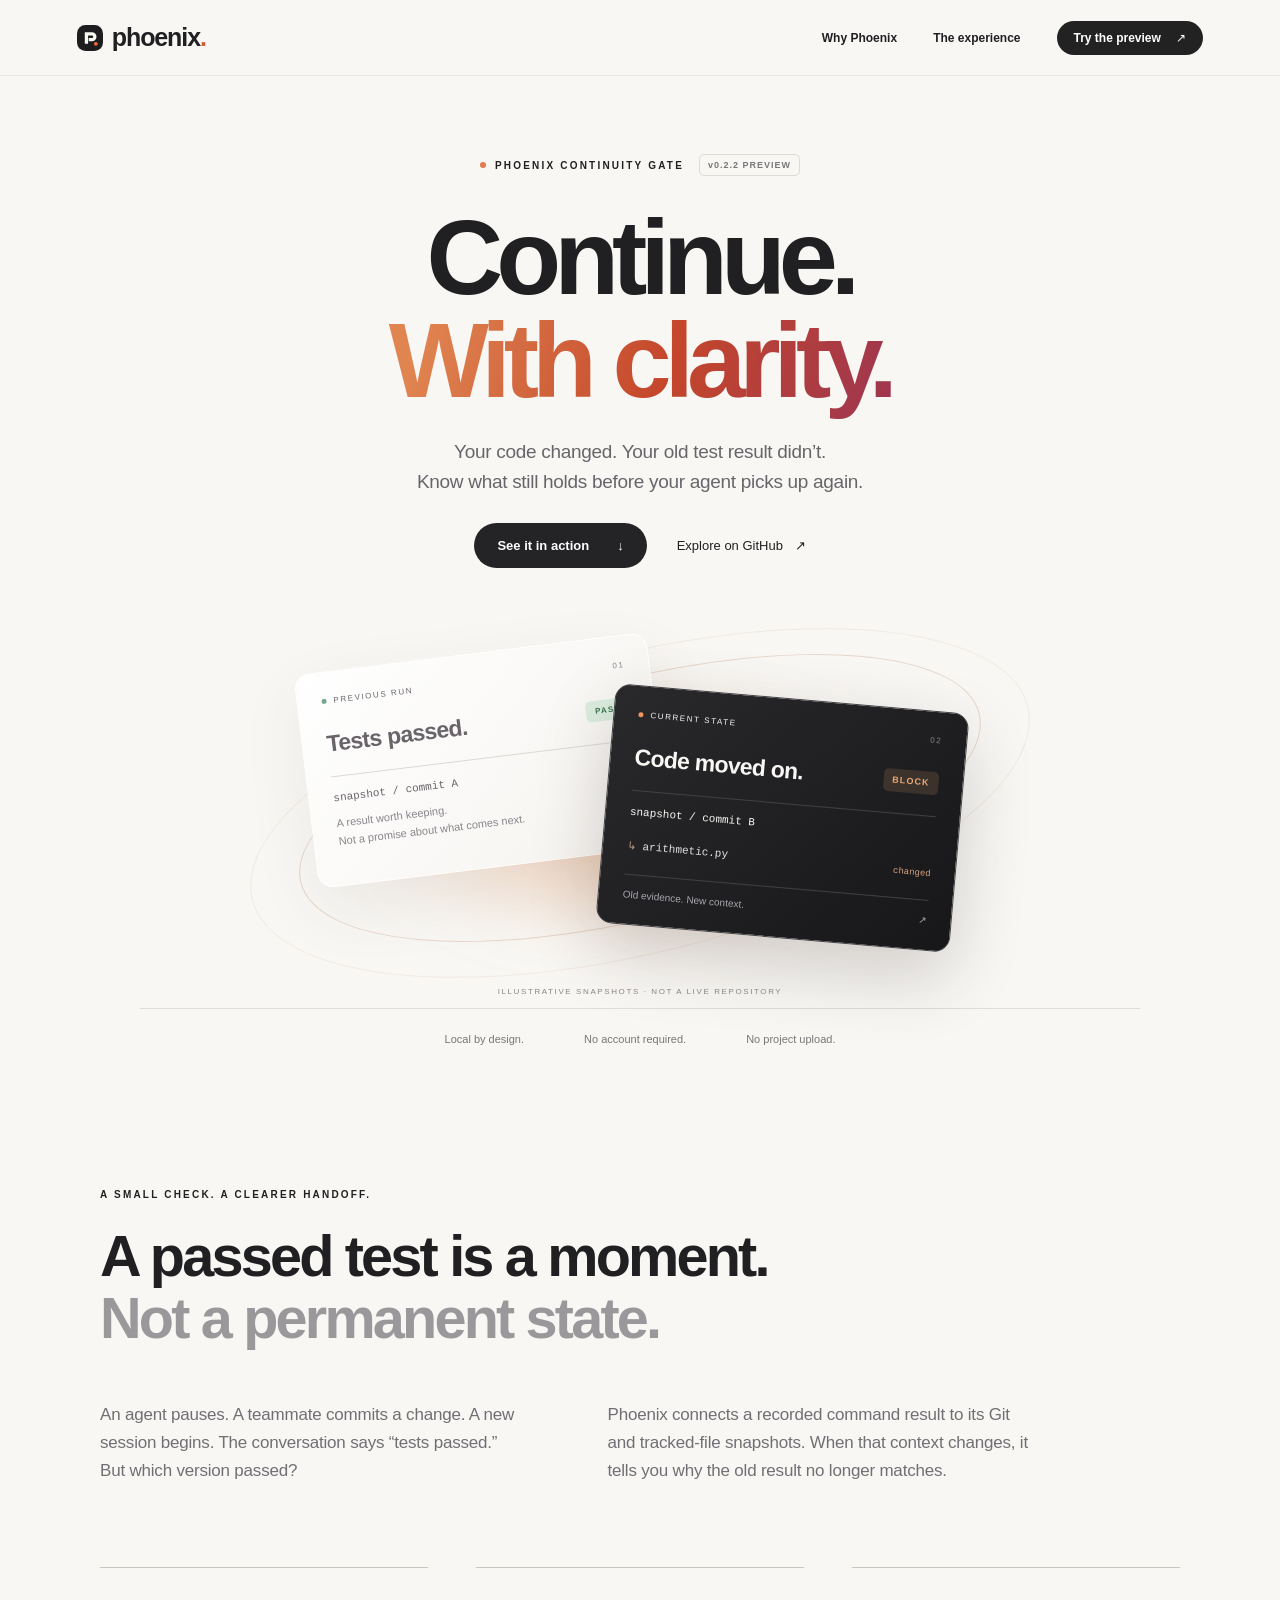
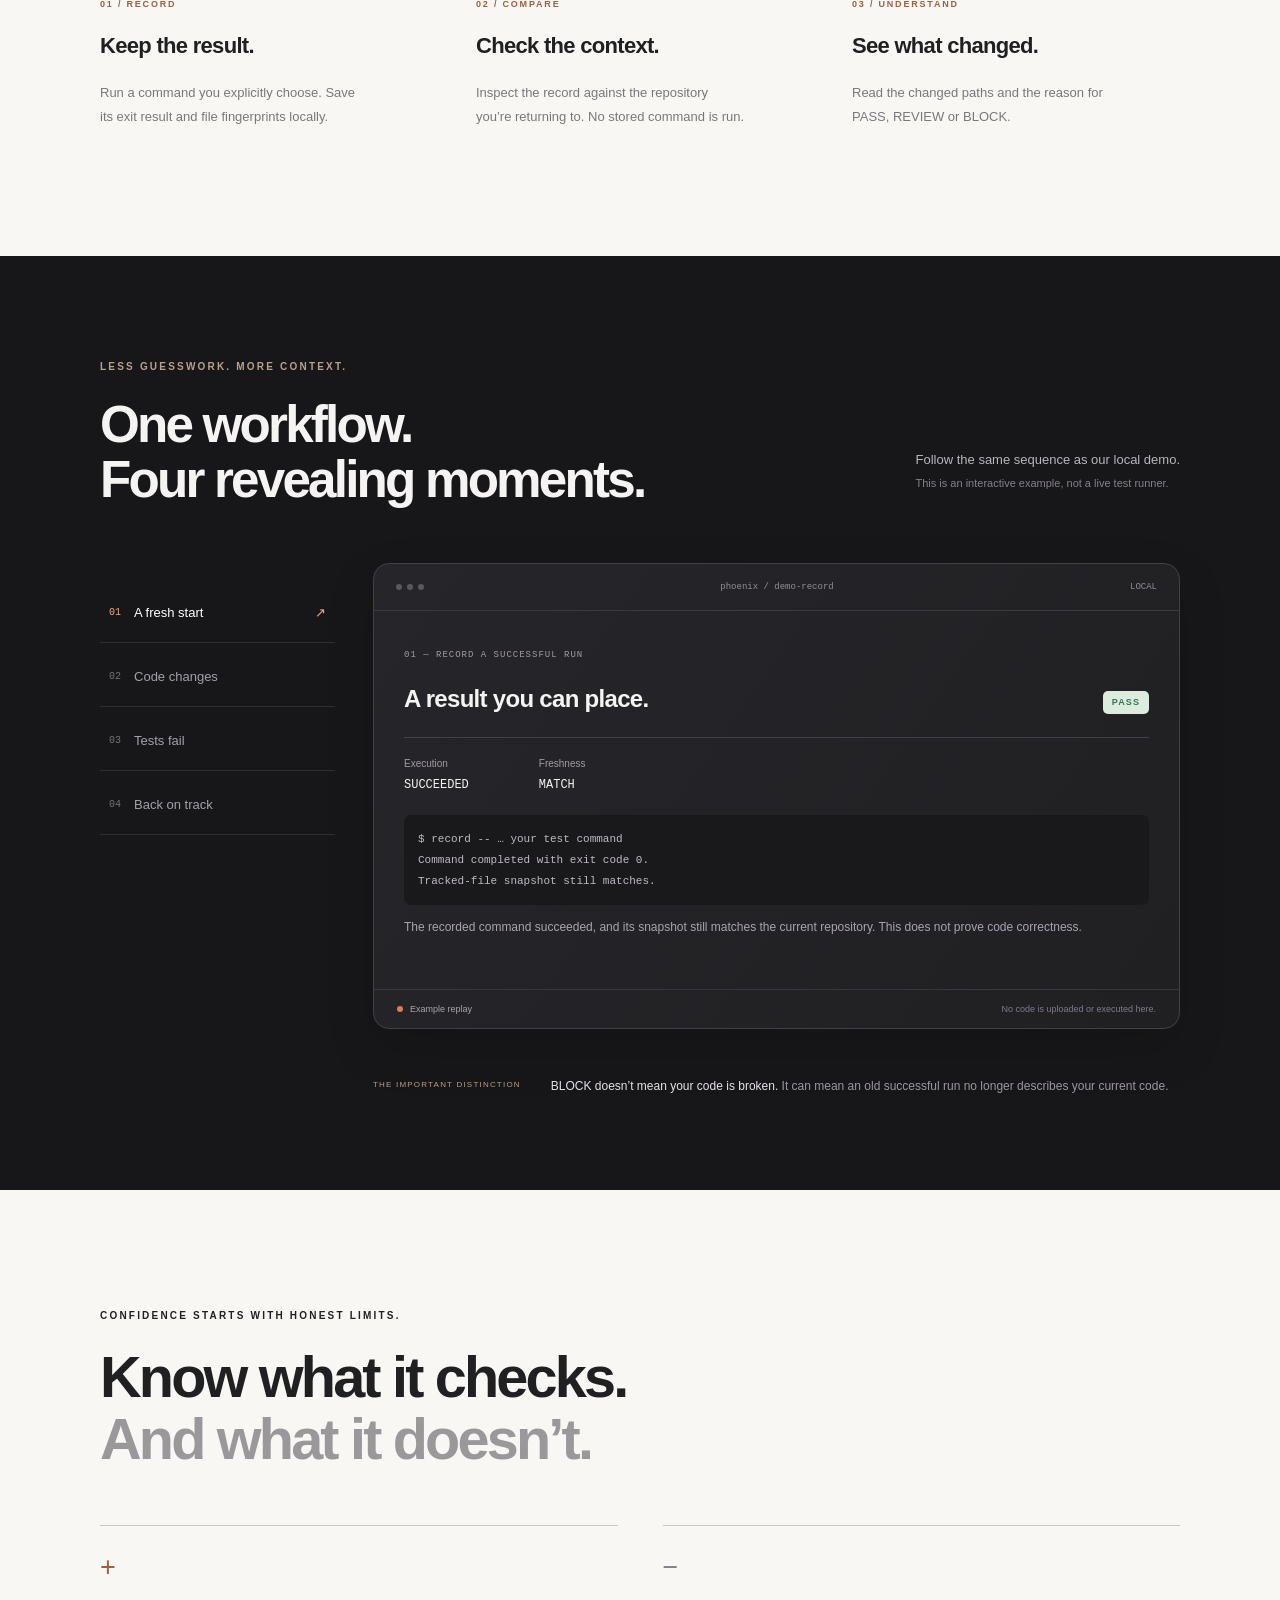
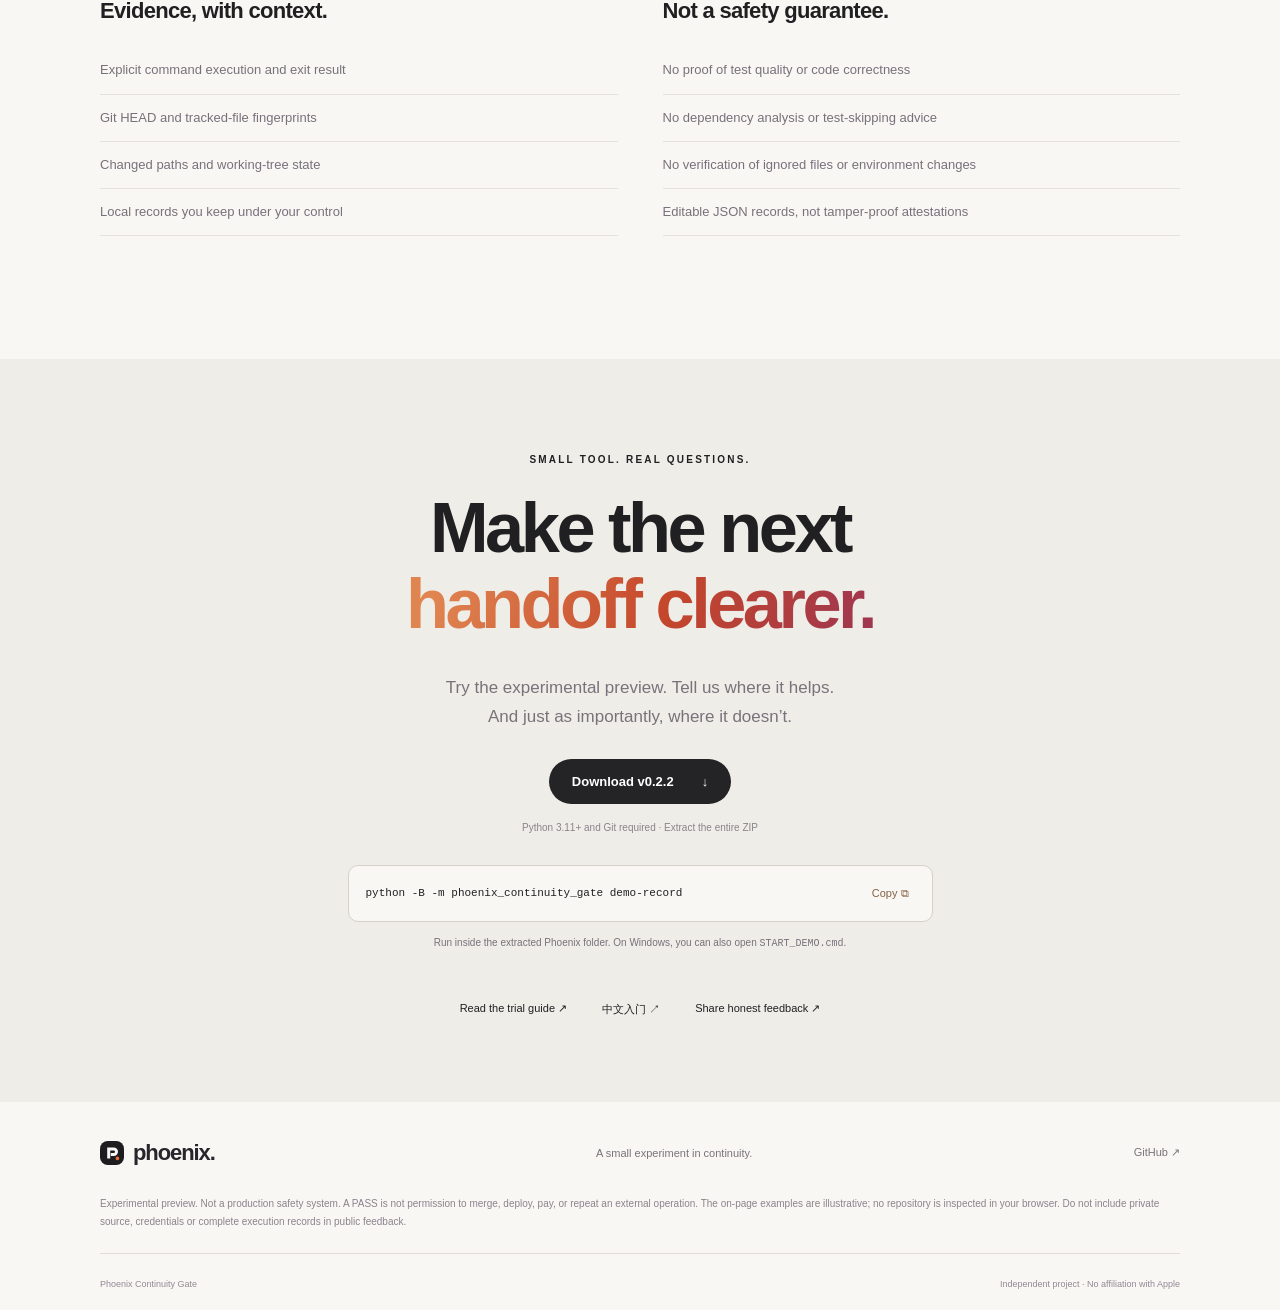
==== docs/index.html @ 0b32dbc6 "Publish standalone product presentation for anonymous browser access" ====
<!doctype html>
<html lang="en">
<head>
  <meta charset="utf-8"><meta name="viewport" content="width=device-width,initial-scale=1">
  <meta name="theme-color" content="#f8f7f4">
  <title>Phoenix — Continue with clarity.</title>
  <meta name="description" content="Your code changed. Your old test result didn’t. Meet Phoenix Continuity Gate, an experimental local tool for coding-agent handoffs.">
  <link rel="stylesheet" href="styles.css"><script src="app.js" defer></script>
  <link rel="icon" href="mark.svg" type="image/svg+xml">
</head>
<body>
<a class="skip" href="#main">Skip to content</a>
<header class="nav"><a class="brand" href="#" aria-label="Phoenix home"><img src="mark.svg" width="26" height="26" alt="">phoenix<span class="brand-dot">.</span></a><nav aria-label="Main navigation"><a href="#story">Why Phoenix</a><a href="#demo">The experience</a><a class="nav-download" href="#start">Try the preview <span aria-hidden="true">↗</span></a></nav></header>
<main id="main">
<section class="hero">
  <p class="eyebrow"><span class="live-dot"></span> PHOENIX CONTINUITY GATE <span class="version">v0.2.2 PREVIEW</span></p>
  <h1>Continue.<br><span class="gradient-text">With clarity.</span></h1>
  <p class="hero-copy">Your code changed. Your old test result didn’t.<br>Know what still holds before your agent picks up again.</p>
  <div class="hero-actions"><a class="button dark" href="#demo">See it in action <span aria-hidden="true">↓</span></a><a class="text-link" href="https://github.com/zhanghilbert0323-boop/phoenix-continuity-gate">Explore on GitHub <span aria-hidden="true">↗</span></a></div>
  <div class="hero-art" aria-label="Illustration: a recorded pass at commit A becomes stale after code changes to commit B">
    <div class="orbit orbit-one"></div><div class="orbit orbit-two"></div><div class="halo"></div>
    <div class="evidence-card old-card"><div class="card-top"><span class="tiny-dot"></span> PREVIOUS RUN <span>01</span></div><div class="card-heading">Tests passed.<span class="pill pass">PASS</span></div><div class="card-rule"></div><div class="mono">snapshot / commit A</div><p>A result worth keeping.<br>Not a promise about what comes next.</p></div>
    <div class="evidence-card current-card"><div class="card-top"><span class="tiny-dot orange"></span> CURRENT STATE <span>02</span></div><div class="card-heading">Code moved on.<span class="pill block">BLOCK</span></div><div class="card-rule"></div><div class="mono">snapshot / commit B</div><p><span class="file-icon">↳</span> arithmetic.py <span class="change-tag">changed</span></p><div class="card-bottom">Old evidence. New context. <span>↗</span></div></div>
    <span class="art-caption">ILLUSTRATIVE SNAPSHOTS · NOT A LIVE REPOSITORY</span>
  </div>
  <div class="hero-foot"><span>Local by design.</span><span>No account required.</span><span>No project upload.</span></div>
</section>
<section id="story" class="story section-wrap">
  <p class="eyebrow">A SMALL CHECK. A CLEARER HANDOFF.</p>
  <h2>A passed test is a moment.<br><span class="muted">Not a permanent state.</span></h2>
  <div class="story-row"><p>An agent pauses. A teammate commits a change. A new session begins. The conversation says “tests passed.” But which version passed?</p><p>Phoenix connects a recorded command result to its Git and tracked-file snapshots. When that context changes, it tells you why the old result no longer matches.</p></div>
  <div class="timeline"><div><span class="timeline-num">01 / RECORD</span><h3>Keep the result.</h3><p>Run a command you explicitly choose. Save its exit result and file fingerprints locally.</p></div><div><span class="timeline-num">02 / COMPARE</span><h3>Check the context.</h3><p>Inspect the record against the repository you’re returning to. No stored command is run.</p></div><div><span class="timeline-num">03 / UNDERSTAND</span><h3>See what changed.</h3><p>Read the changed paths and the reason for PASS, REVIEW or BLOCK.</p></div></div>
</section>
<section id="demo" class="demo-section">
  <div class="section-wrap"><div class="demo-heading"><div><p class="eyebrow">LESS GUESSWORK. MORE CONTEXT.</p><h2>One workflow.<br>Four revealing moments.</h2></div><p>Follow the same sequence as our local demo.<br><span>This is an interactive example, not a live test runner.</span></p></div>
  <div class="demo-shell">
    <div class="demo-controls" aria-label="Choose a demonstration step"><button class="step active" data-step="0" aria-pressed="true"><span>01</span> A fresh start <i>↗</i></button><button class="step" data-step="1" aria-pressed="false"><span>02</span> Code changes <i>↗</i></button><button class="step" data-step="2" aria-pressed="false"><span>03</span> Tests fail <i>↗</i></button><button class="step" data-step="3" aria-pressed="false"><span>04</span> Back on track <i>↗</i></button></div>
    <div class="demo-screen"><div class="terminal-top"><div class="window-dots"><b></b><b></b><b></b></div><span>phoenix / demo-record</span><span>LOCAL</span></div><div class="screen-body" aria-live="polite" aria-atomic="true"><p id="demo-kicker" class="mono">01 — RECORD A SUCCESSFUL RUN</p><div class="verdict-row"><h3 id="demo-title">A result you can place.</h3><span id="demo-verdict" class="pill pass">PASS</span></div><div class="metrics"><div><span>Execution</span><strong id="execution">SUCCEEDED</strong></div><div><span>Freshness</span><strong id="freshness">MATCH</strong></div></div><pre id="demo-output">$ record -- … your test command
Command completed with exit code 0.
Tracked-file snapshot still matches.</pre><p id="demo-explanation">The recorded command succeeded, and its snapshot still matches the current repository. This does not prove code correctness.</p></div><div class="screen-footer"><span class="live-dot"></span> Example replay <span>No code is uploaded or executed here.</span></div></div>
  </div><div class="demo-note"><span>THE IMPORTANT DISTINCTION</span><p><strong>BLOCK doesn’t mean your code is broken.</strong> It can mean an old successful run no longer describes your current code.</p></div></div>
</section>
<section class="boundaries section-wrap" id="scope"><p class="eyebrow">CONFIDENCE STARTS WITH HONEST LIMITS.</p><h2>Know what it checks.<br><span class="muted">And what it doesn’t.</span></h2><div class="boundary-grid"><article><span class="boundary-sign">+</span><h3>Evidence, with context.</h3><ul><li>Explicit command execution and exit result</li><li>Git HEAD and tracked-file fingerprints</li><li>Changed paths and working-tree state</li><li>Local records you keep under your control</li></ul></article><article><span class="boundary-sign neutral">−</span><h3>Not a safety guarantee.</h3><ul><li>No proof of test quality or code correctness</li><li>No dependency analysis or test-skipping advice</li><li>No verification of ignored files or environment changes</li><li>Editable JSON records, not tamper-proof attestations</li></ul></article></div></section>
<section id="start" class="start-section"><div class="section-wrap"><p class="eyebrow">SMALL TOOL. REAL QUESTIONS.</p><h2>Make the next<br><span class="gradient-text">handoff clearer.</span></h2><p class="start-copy">Try the experimental preview. Tell us where it helps.<br>And just as importantly, where it doesn’t.</p><a class="button dark" href="https://github.com/zhanghilbert0323-boop/phoenix-continuity-gate/releases/download/v0.2.2-preview/phoenix-continuity-gate-v0.2.2-preview.zip">Download v0.2.2 <span aria-hidden="true">↓</span></a><p class="requirements">Python 3.11+ and Git required · Extract the entire ZIP</p><div class="command-box"><span class="mono" id="command">python -B -m phoenix_continuity_gate demo-record</span><button id="copy-command" aria-label="Copy demo command">Copy <span aria-hidden="true">⧉</span></button></div><p class="command-context">Run inside the extracted Phoenix folder. On Windows, you can also open <code>START_DEMO.cmd</code>.</p><span id="copy-status" role="status"></span><div class="resource-links"><a href="https://github.com/zhanghilbert0323-boop/phoenix-continuity-gate/blob/v0.2.2-preview/TRIAL.md">Read the trial guide ↗</a><a href="https://github.com/zhanghilbert0323-boop/phoenix-continuity-gate/blob/v0.2.2-preview/QUICKSTART.zh-CN.md">中文入门 ↗</a><a href="https://github.com/zhanghilbert0323-boop/phoenix-continuity-gate/issues/new?template=trial-feedback.md">Share honest feedback ↗</a></div></div></section>
</main>
<footer class="section-wrap"><div class="footer-top"><a class="brand" href="#"><img src="mark.svg" width="24" height="24" alt="">phoenix.</a><p>A small experiment in continuity.</p><a href="https://github.com/zhanghilbert0323-boop/phoenix-continuity-gate">GitHub ↗</a></div><p class="fineprint">Experimental preview. Not a production safety system. A PASS is not permission to merge, deploy, pay, or repeat an external operation. The on-page examples are illustrative; no repository is inspected in your browser. Do not include private source, credentials or complete execution records in public feedback.</p><div class="footer-bottom"><span>Phoenix Continuity Gate</span><span>Independent project · No affiliation with Apple</span></div></footer>
</body></html>
---- docs/styles.css ----
:root{--paper:#f8f7f4;--ink:#202022;--muted:#77767a;--orange:#ce5028;--line:#deddd8}*{box-sizing:border-box}html{scroll-behavior:smooth;scroll-padding-top:85px}body{margin:0;background:var(--paper);color:var(--ink);font-family:-apple-system,BlinkMacSystemFont,"Segoe UI",Arial,sans-serif;-webkit-font-smoothing:antialiased}a{color:inherit;text-decoration:none}button{font:inherit;cursor:pointer}a:focus-visible,button:focus-visible{outline:3px solid #e66e3c;outline-offset:5px}::selection{background:#f7b394;color:#222}.skip{position:fixed;top:-60px;background:white;padding:12px;z-index:99}.skip:focus{top:0}.nav{height:76px;position:sticky;top:0;z-index:10;display:flex;align-items:center;justify-content:space-between;padding:0 max(6vw,24px);background:#f8f7f4e8;border-bottom:1px solid #e1dfd999;backdrop-filter:blur(20px)}.brand{font-weight:730;letter-spacing:-1.1px;font-size:25px;display:inline-flex;gap:9px;align-items:center}.brand-dot{color:#d75b30;margin-left:-9px}.nav nav{display:flex;gap:36px;align-items:center;font-size:12px;font-weight:550}.nav-download{background:#222;color:white;padding:10px 17px;border-radius:22px}.nav-download span{margin-left:12px}.hero{text-align:center;overflow:hidden;padding:68px 24px 0}.eyebrow{font-size:10px;letter-spacing:2.2px;font-weight:650;display:flex;align-items:center;gap:9px}.hero .eyebrow{justify-content:center}.live-dot{width:6px;height:6px;border-radius:50%;background:#e37a50;display:inline-block;flex-shrink:0}.version{font-size:9px;letter-spacing:1px;color:#79777a;border:1px solid #dedbd5;padding:5px 8px;border-radius:5px;margin-left:6px}h1{font-size:clamp(72px,8.3vw,120px);line-height:.97;letter-spacing:-7px;margin:30px 0 25px;font-weight:650}.gradient-text{background:linear-gradient(108deg,#e08450 8%,#c4462b 56%,#9e3651 100%);-webkit-background-clip:text;background-clip:text;color:transparent}.hero-copy{font-size:19px;line-height:1.6;color:#68656a;font-weight:400;letter-spacing:-.3px}.hero-actions{display:flex;align-items:center;justify-content:center;gap:30px;margin-top:25px}.button{display:inline-flex;align-items:center;gap:28px;border-radius:30px;padding:15px 23px;font-size:13px;font-weight:550;transition:transform .2s,background .2s}.button:hover{transform:translateY(-2px);background:#3f3b39}.dark{background:#242325;color:#fff}.text-link{font-size:13px}.text-link span{margin-left:8px}.text-link:hover,.resource-links a:hover{text-decoration:underline}.hero-art{position:relative;max-width:940px;height:420px;margin:20px auto 0;text-align:left;isolation:isolate}.halo{position:absolute;z-index:-2;width:600px;height:270px;left:50%;top:95px;transform:translateX(-50%);background:radial-gradient(ellipse,#ed8c4c66,transparent 68%);filter:blur(28px)}.orbit{position:absolute;border:1px solid #c5987959;width:700px;height:240px;border-radius:50%;left:50%;top:90px;transform:translateX(-50%) rotate(-14deg);z-index:-1}.orbit-two{width:800px;height:300px;top:65px;opacity:.4;transform:translateX(-50%) rotate(-14deg)}.evidence-card{width:355px;border-radius:16px;position:absolute;padding:24px;box-shadow:0 24px 65px #533c2414;border:1px solid #fff;background:linear-gradient(135deg,#fff,#f5f3ef);font-size:13px}.old-card{top:65px;left:calc(50% - 335px);transform:rotate(-7deg);color:#68646a}.current-card{top:110px;left:calc(50% - 35px);transform:rotate(5deg);background:linear-gradient(135deg,#29292c,#171719);color:#f8f7f4;border-color:#414044;box-shadow:0 26px 70px #30221c33}.card-top{font-size:8px;letter-spacing:1.6px;display:flex;gap:7px;align-items:center}.card-top>span:last-child{margin-left:auto;color:#89868a}.tiny-dot{height:5px;width:5px;border-radius:50%;background:#76a88a}.tiny-dot.orange{background:#ed945e}.card-heading{font-size:23px;font-weight:570;letter-spacing:-.7px;margin:25px 0 19px;display:flex;align-items:center;justify-content:space-between;gap:10px}.pill{border-radius:5px;padding:6px 9px;font-size:9px;letter-spacing:1.1px;font-weight:650;display:inline-block;line-height:1.2}.pass{background:#dceddf;color:#35764e}.block{background:#f1ad7524;color:#e8a774}.old-card .pass{font-size:8px}.card-rule{height:1px;background:#dcd9d5;margin-bottom:15px}.current-card .card-rule{background:#414045}.mono{font-family:Consolas,"SFMono-Regular",monospace;font-size:11px}.evidence-card p{line-height:1.6;color:#89858c;font-size:11px}.current-card p{color:#e3e1e4;font-family:Consolas,monospace;margin-top:20px}.file-icon{color:#bf967b}.change-tag{float:right;color:#d8a27e;font-size:9px;margin-top:3px}.card-bottom{border-top:1px solid #414045;padding-top:14px;font-size:10px;color:#aaa6ad;margin-top:18px}.card-bottom span{float:right}.art-caption{position:absolute;bottom:12px;width:100%;text-align:center;font-size:8px;letter-spacing:1.6px;color:#8b8583}.hero-foot{max-width:1000px;margin:auto;border-top:1px solid var(--line);padding:24px;display:flex;justify-content:center;gap:60px;font-size:11px;color:#777}.section-wrap{max-width:1080px;width:calc(100% - 96px);margin:0 auto}h2{font-size:clamp(38px,4.5vw,62px);letter-spacing:-2.8px;line-height:1.08;font-weight:600;margin:25px 0 32px}.muted{color:#9a989b}.story{padding:110px 0 115px}.story-row{display:grid;grid-template-columns:1fr 1fr;gap:85px;max-width:930px;margin-top:35px}.story-row p{font-size:17px;line-height:1.65;color:#716f74;letter-spacing:-.2px}.timeline{display:grid;grid-template-columns:repeat(3,1fr);gap:48px;margin-top:65px}.timeline>div{border-top:1px solid #c9c6c0;padding-top:25px}.timeline-num{font-size:9px;letter-spacing:1.8px;color:#9c603f;font-weight:650}h3{font-size:22px;font-weight:600;letter-spacing:-.7px}.timeline p{color:#7a777c;font-size:13px;line-height:1.8;max-width:270px}.demo-section{background:#171719;color:#f5f4f3;padding:95px 0 80px}.demo-section .eyebrow{color:#b9a18b}.demo-heading{display:flex;align-items:end;justify-content:space-between;gap:50px}.demo-heading h2{font-size:clamp(37px,4vw,55px);margin-bottom:0}.demo-heading>p{font-size:13px;line-height:1.8;color:#b8b5bc;max-width:290px}.demo-heading>p span{color:#85818b;font-size:11px}.demo-shell{display:grid;grid-template-columns:235px 1fr;gap:38px;margin-top:55px}.demo-controls{display:flex;flex-direction:column;gap:4px;padding-top:20px}.step{color:#a4a0a9;background:none;border:0;border-bottom:1px solid #303034;text-align:left;padding:22px 9px;display:flex;align-items:center;gap:13px;font-size:13px}.step span{font-family:Consolas,monospace;font-size:10px;color:#75717b}.step i{font-style:normal;margin-left:auto;opacity:0}.step.active{color:white}.step.active span{color:#efaa78}.step.active i{opacity:1;color:#efaa78}.step:hover{background:#ffffff05}.demo-screen{border:1px solid #414047;border-radius:16px;background:linear-gradient(125deg,#26262a,#202023);overflow:hidden;box-shadow:0 20px 50px #0002}.terminal-top{height:47px;border-bottom:1px solid #3b3a3f;padding:0 22px;display:flex;justify-content:space-between;align-items:center;color:#918d97;font-size:9px;font-family:Consolas,monospace}.window-dots{display:flex;gap:5px}.window-dots b{width:6px;height:6px;border-radius:50%;background:#5b575e}.screen-body{padding:30px 30px 16px;min-height:330px}#demo-kicker{font-size:9px;color:#a39aa5;letter-spacing:1px}.verdict-row{display:flex;align-items:center;justify-content:space-between;gap:20px}.verdict-row h3{font-size:24px;margin:16px 0 24px}.metrics{display:flex;gap:70px;border-top:1px solid #414047;padding-top:20px}.metrics div{display:flex;flex-direction:column;gap:9px}.metrics span{font-size:10px;color:#a19aa5}.metrics strong{font-family:Consolas,monospace;font-weight:400;font-size:12px}.demo-screen pre{white-space:pre-wrap;overflow-wrap:anywhere;font-size:11px;color:#c0b9c3;line-height:1.9;background:#19191c;border-radius:7px;padding:14px;margin-top:23px}#demo-explanation{font-size:12px;line-height:1.8;color:#aaa3af;min-height:44px}.screen-footer{padding:14px 23px;display:flex;align-items:center;gap:7px;border-top:1px solid #38373d;font-size:9px;color:#aaa2ae}.screen-footer>span:last-child{margin-left:auto;color:#807987}.demo-note{margin:35px 0 0 273px;display:flex;gap:30px;align-items:start}.demo-note>span{font-size:8px;letter-spacing:1.2px;line-height:1.8;color:#be9b7e;min-width:100px;padding-top:14px}.demo-note p{font-size:12px;line-height:1.8;color:#9c96a2}.demo-note strong{color:#e6e1e9;font-weight:500}.boundaries{padding:110px 0}.boundary-grid{display:grid;grid-template-columns:1fr 1fr;gap:45px;margin-top:55px}.boundary-grid article{border-top:1px solid #cdc9c2;padding-top:26px}.boundary-sign{display:block;font-size:27px;color:#a45c39}.boundary-sign.neutral{color:#858088}.boundary-grid h3{margin:15px 0 23px}.boundary-grid ul{list-style:none;padding:0;color:#77717b;font-size:13px;line-height:1.7}.boundary-grid li{padding:12px 0;border-bottom:1px solid #e5e1dc}.start-section{text-align:center;background:#efede8;padding:85px 0}.start-section .eyebrow{justify-content:center}.start-section h2{font-size:clamp(48px,5.5vw,76px);letter-spacing:-3.5px}.start-copy{font-size:17px;line-height:1.7;color:#78727a;margin-bottom:27px}.requirements{font-size:10px;color:#8a838b;margin-top:18px}.command-box{max-width:585px;display:flex;align-items:center;justify-content:space-between;gap:12px;text-align:left;margin:32px auto 12px;border:1px solid #d5d0c9;background:#f8f7f4;border-radius:10px;padding:15px 17px}.command-box .mono{font-size:11px;overflow-wrap:anywhere}.command-box button{border:0;background:none;color:#866044;font-size:11px;white-space:nowrap;padding:6px}.command-context{font-size:10px;color:#77717b;line-height:1.8}#copy-status{font-size:11px;color:#775139;display:block;min-height:17px}.resource-links{display:flex;justify-content:center;gap:35px;font-size:11px;margin-top:22px}footer.section-wrap{padding:34px 0 22px}.footer-top{display:flex;justify-content:space-between;align-items:center;font-size:11px;color:#79727b}.footer-top .brand{font-size:22px;color:#29252c}.fineprint{font-size:10px;line-height:1.8;color:#8a838d;margin:25px 0;border-bottom:1px solid #e1dcd6;padding-bottom:22px}.footer-bottom{display:flex;justify-content:space-between;font-size:9px;color:#918994}@media(min-width:1500px){.hero{padding-top:90px}.hero-art{margin-top:45px}}@media(max-width:800px){.nav{padding:0 24px;height:65px}.nav nav{gap:20px}.nav nav>a:not(.nav-download){display:none}.hero{padding-top:45px}h1{letter-spacing:-4.5px;font-size:78px}.hero-copy{font-size:16px}.hero .eyebrow{font-size:8px;letter-spacing:1.3px}.version{font-size:8px}.hero-art{height:360px;max-width:570px}.evidence-card{width:290px;padding:20px}.old-card{left:calc(50% - 245px);top:50px}.current-card{left:calc(50% - 40px);top:95px}.card-heading{font-size:19px}.hero-foot{gap:25px;padding:21px 0;font-size:9px}.section-wrap{width:calc(100% - 48px)}.story,.boundaries{padding:75px 0}h2{letter-spacing:-1.7px}.story-row{gap:30px}.story-row p{font-size:15px}.timeline{gap:24px;margin-top:35px}.timeline h3{font-size:19px}.timeline p{font-size:12px}.demo-section{padding:65px 0}.demo-heading{display:block}.demo-heading>p{max-width:100%;margin-top:25px}.demo-shell{grid-template-columns:1fr;gap:18px;margin-top:25px}.demo-controls{flex-direction:row;padding:0;gap:8px}.step{flex:1;font-size:11px;gap:6px;padding:15px 4px}.step i{display:none}.demo-note{margin-left:0}.boundary-grid{gap:25px}.resource-links{gap:22px}.start-section{padding:65px 0}}@media(max-width:480px){h1{font-size:64px;letter-spacing:-3.5px}.hero .eyebrow{flex-wrap:wrap;gap:7px}.hero-copy br{display:none}.hero-actions{gap:19px}.button{padding:14px 19px;gap:18px}.text-link{font-size:11px}.hero-art{height:410px;margin-top:10px}.evidence-card{width:260px}.old-card{left:calc(50% - 153px);top:35px;transform:rotate(-6deg)}.current-card{left:calc(50% - 106px);top:160px;transform:rotate(5deg)}.art-caption{font-size:6px;bottom:0}.hero-foot{gap:15px;margin-top:20px;font-size:8px}.story-row{grid-template-columns:1fr;gap:0}.timeline{grid-template-columns:1fr;gap:20px}.timeline>div{padding-top:20px}.timeline h3{margin:12px 0}.timeline p{max-width:100%}.demo-controls{display:grid;grid-template-columns:1fr 1fr}.step{padding:13px 6px;font-size:12px}.screen-body{padding:22px 19px 12px}.verdict-row h3{font-size:20px}.metrics{gap:45px}.screen-footer{padding:13px;font-size:8px}.screen-footer>span:last-child{max-width:130px;text-align:right}.demo-note{gap:15px}.demo-note>span{min-width:80px}.boundary-grid{grid-template-columns:1fr;gap:30px}.start-section h2{font-size:52px;letter-spacing:-2.5px}.command-box{padding:12px}.command-box .mono{font-size:10px}.resource-links{flex-wrap:wrap;gap:18px}.footer-top p{display:none}.footer-bottom{gap:20px;line-height:1.7}.nav-download{font-size:11px}.brand{font-size:23px}}@media(prefers-reduced-motion:reduce){html{scroll-behavior:auto}*,*:before,*:after{transition:none!important;animation:none!important}}
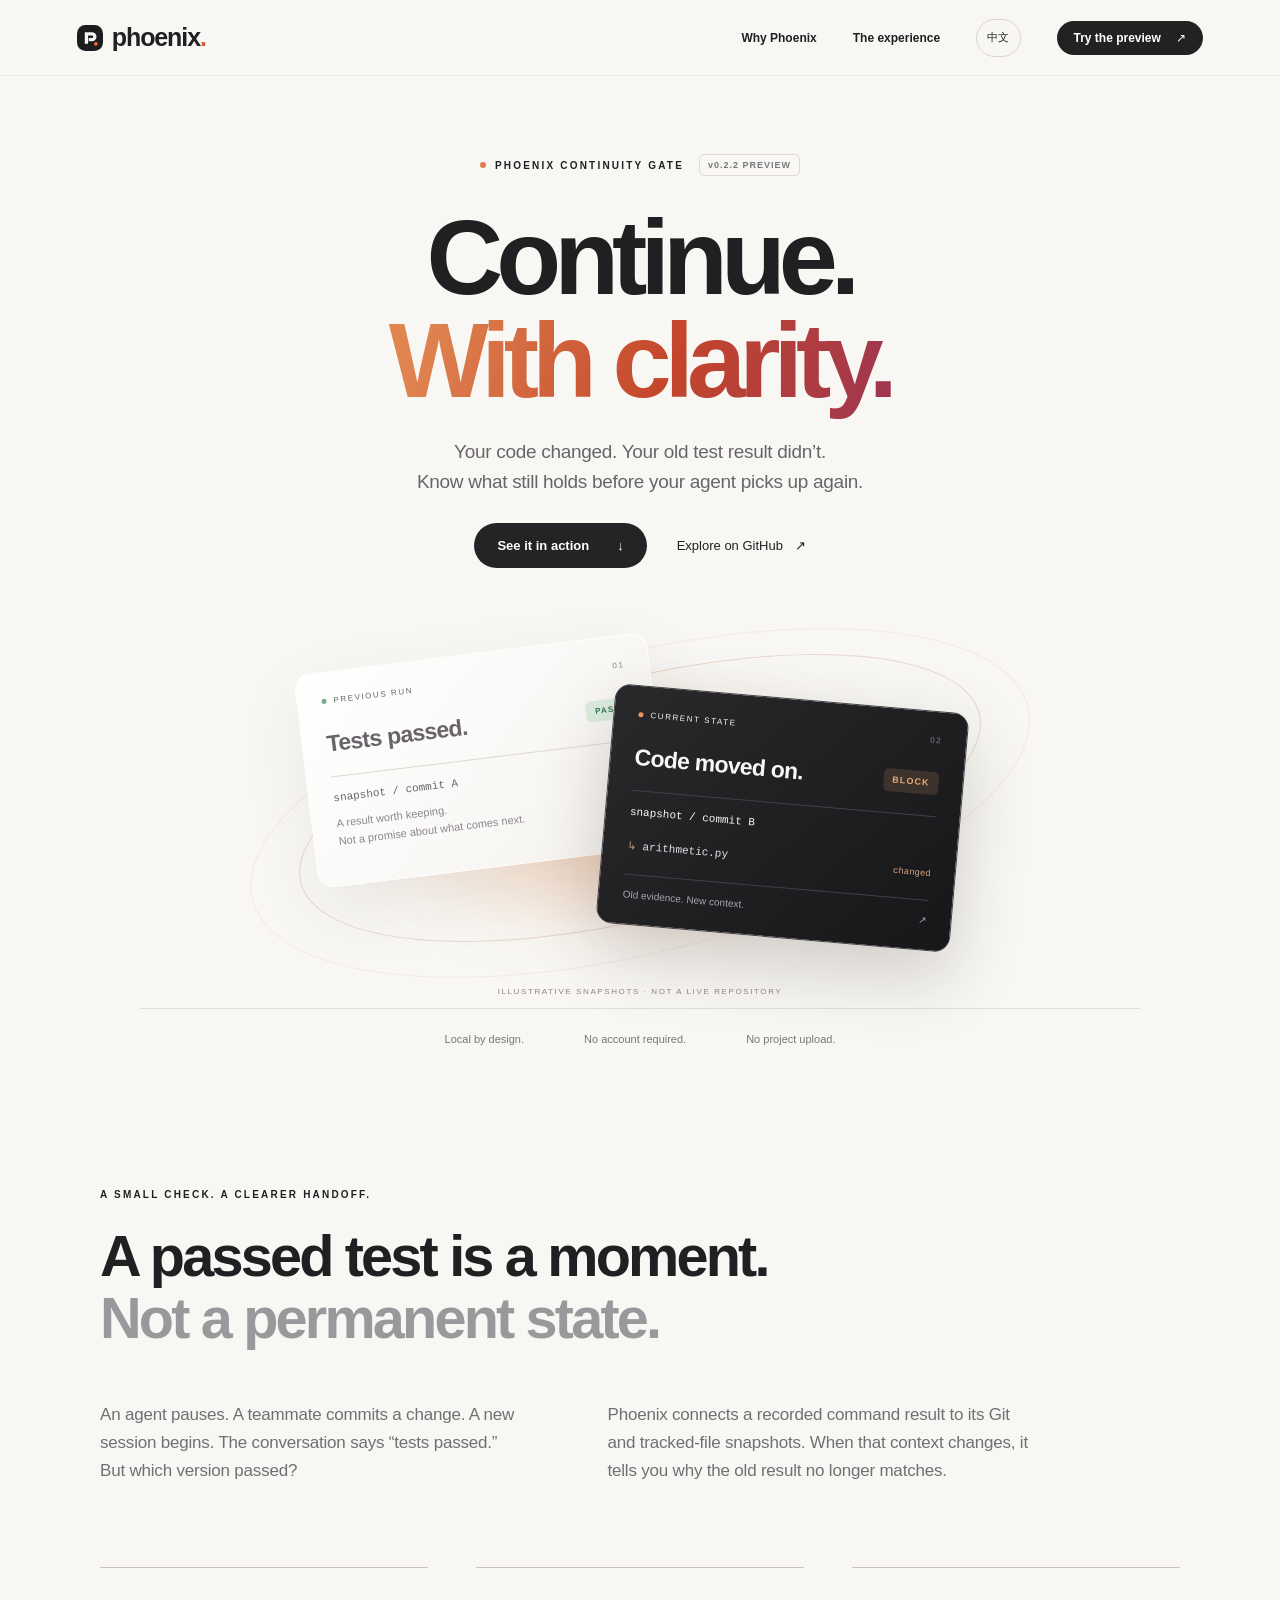
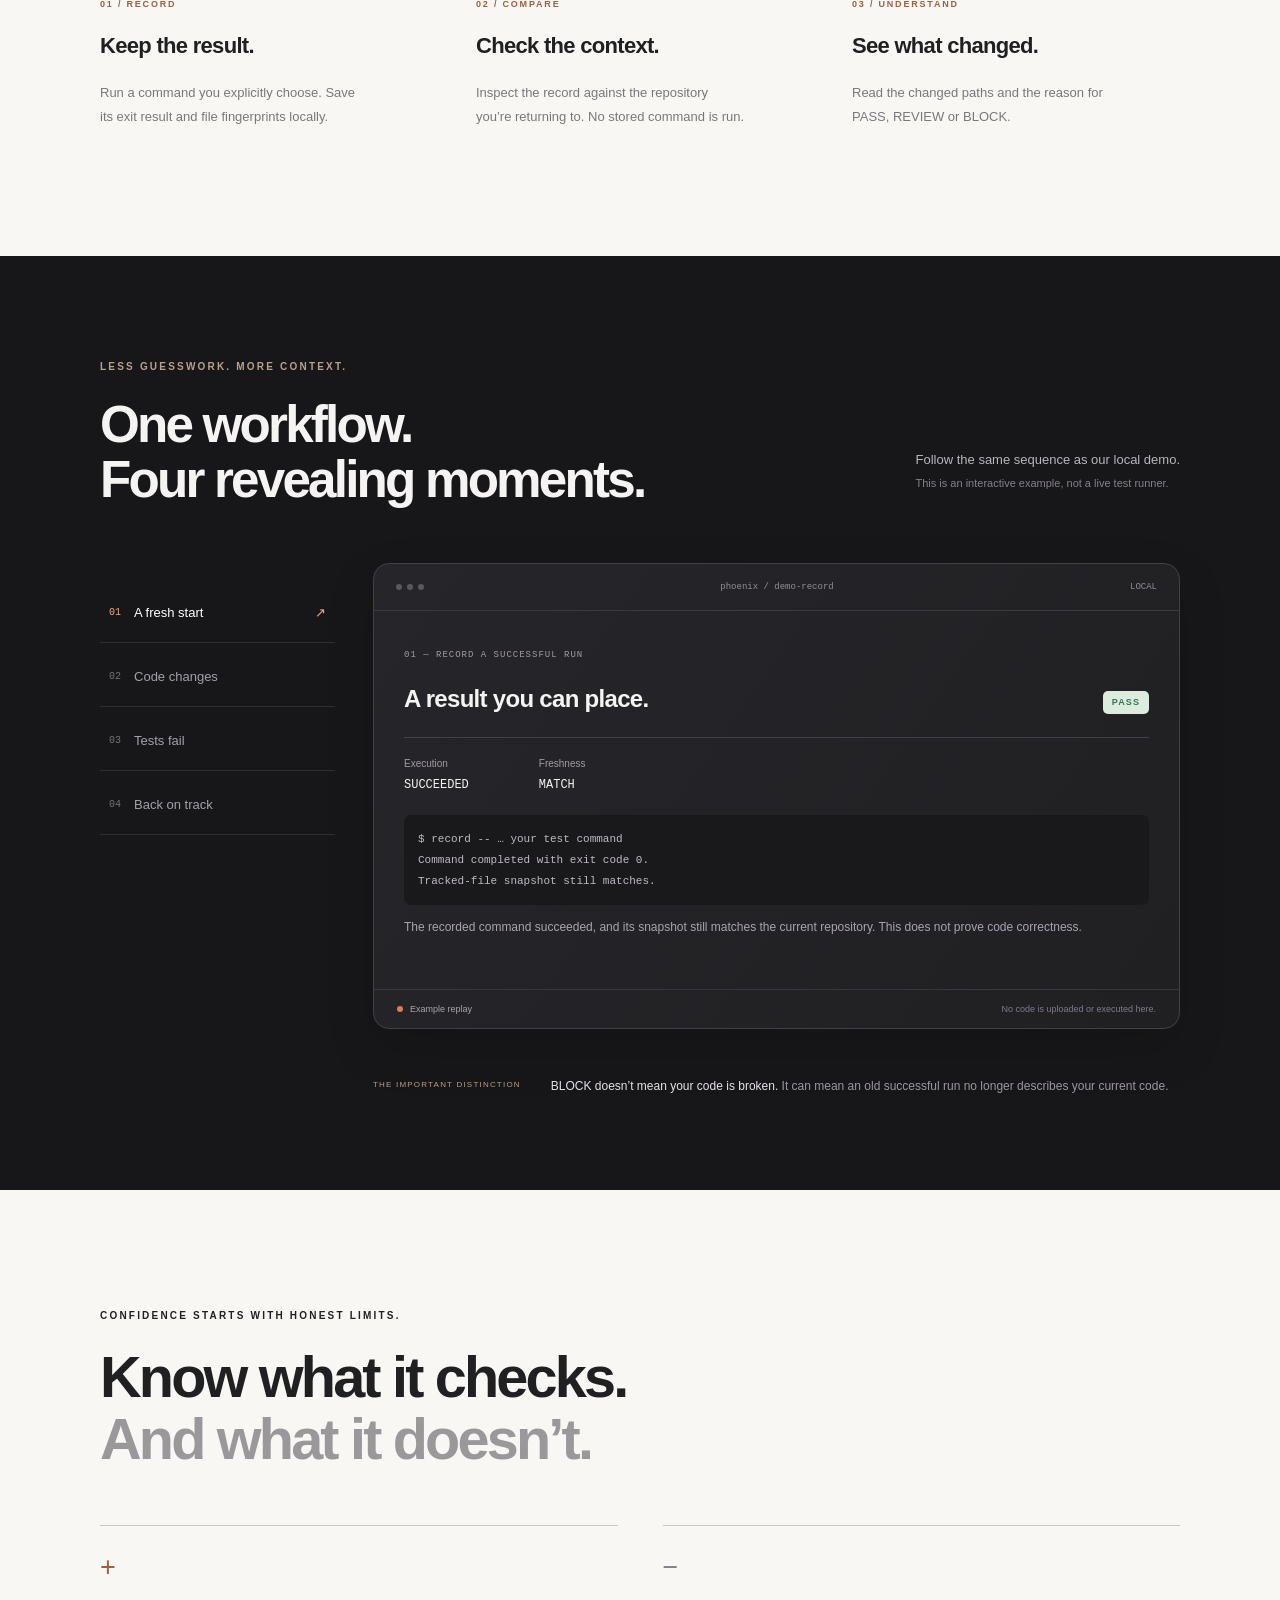
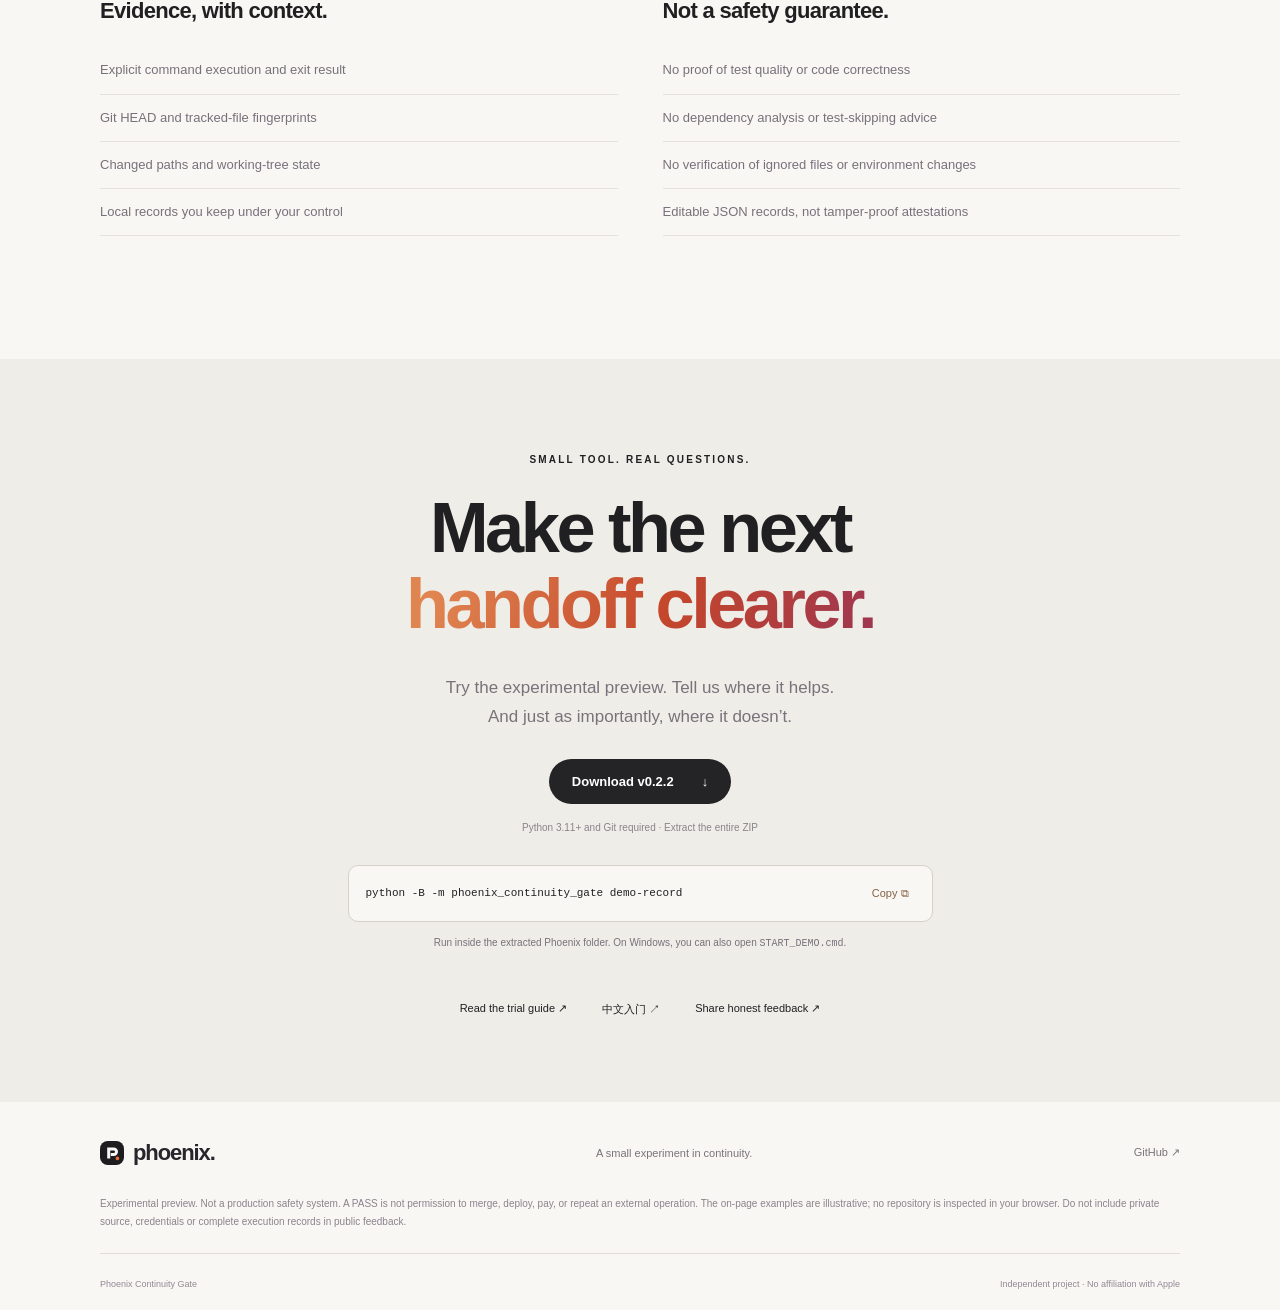
==== commit fe2bca03: "Add Chinese product page and persistent language selection" ====
--- a/docs/index.html
+++ b/docs/index.html
@@ -5,12 +5,16 @@
   <meta name="theme-color" content="#f8f7f4">
   <title>Phoenix — Continue with clarity.</title>
   <meta name="description" content="Your code changed. Your old test result didn’t. Meet Phoenix Continuity Gate, an experimental local tool for coding-agent handoffs.">
-  <link rel="stylesheet" href="styles.css"><script src="app.js" defer></script>
+  <link rel="canonical" href="https://zhanghilbert0323-boop.github.io/phoenix-continuity-gate/">
+  <link rel="alternate" hreflang="en" href="https://zhanghilbert0323-boop.github.io/phoenix-continuity-gate/">
+  <link rel="alternate" hreflang="zh-CN" href="https://zhanghilbert0323-boop.github.io/phoenix-continuity-gate/zh.html">
+  <link rel="alternate" hreflang="x-default" href="https://zhanghilbert0323-boop.github.io/phoenix-continuity-gate/">
+  <link rel="stylesheet" href="styles.css"><link rel="stylesheet" href="locale.css"><script src="app.js" defer></script>
   <link rel="icon" href="mark.svg" type="image/svg+xml">
 </head>
 <body>
 <a class="skip" href="#main">Skip to content</a>
-<header class="nav"><a class="brand" href="#" aria-label="Phoenix home"><img src="mark.svg" width="26" height="26" alt="">phoenix<span class="brand-dot">.</span></a><nav aria-label="Main navigation"><a href="#story">Why Phoenix</a><a href="#demo">The experience</a><a class="nav-download" href="#start">Try the preview <span aria-hidden="true">↗</span></a></nav></header>
+<header class="nav"><a class="brand" href="#" aria-label="Phoenix home"><img src="mark.svg" width="26" height="26" alt="">phoenix<span class="brand-dot">.</span></a><nav aria-label="Main navigation"><a href="#story">Why Phoenix</a><a href="#demo">The experience</a><a class="language-switch" data-language="zh" href="zh.html?lang=zh" lang="zh-CN" aria-label="切换到中文">中文</a><a class="nav-download" href="#start">Try the preview <span aria-hidden="true">↗</span></a></nav></header>
 <main id="main">
 <section class="hero">
   <p class="eyebrow"><span class="live-dot"></span> PHOENIX CONTINUITY GATE <span class="version">v0.2.2 PREVIEW</span></p>
@@ -41,7 +45,7 @@
   </div><div class="demo-note"><span>THE IMPORTANT DISTINCTION</span><p><strong>BLOCK doesn’t mean your code is broken.</strong> It can mean an old successful run no longer describes your current code.</p></div></div>
 </section>
 <section class="boundaries section-wrap" id="scope"><p class="eyebrow">CONFIDENCE STARTS WITH HONEST LIMITS.</p><h2>Know what it checks.<br><span class="muted">And what it doesn’t.</span></h2><div class="boundary-grid"><article><span class="boundary-sign">+</span><h3>Evidence, with context.</h3><ul><li>Explicit command execution and exit result</li><li>Git HEAD and tracked-file fingerprints</li><li>Changed paths and working-tree state</li><li>Local records you keep under your control</li></ul></article><article><span class="boundary-sign neutral">−</span><h3>Not a safety guarantee.</h3><ul><li>No proof of test quality or code correctness</li><li>No dependency analysis or test-skipping advice</li><li>No verification of ignored files or environment changes</li><li>Editable JSON records, not tamper-proof attestations</li></ul></article></div></section>
-<section id="start" class="start-section"><div class="section-wrap"><p class="eyebrow">SMALL TOOL. REAL QUESTIONS.</p><h2>Make the next<br><span class="gradient-text">handoff clearer.</span></h2><p class="start-copy">Try the experimental preview. Tell us where it helps.<br>And just as importantly, where it doesn’t.</p><a class="button dark" href="https://github.com/zhanghilbert0323-boop/phoenix-continuity-gate/releases/download/v0.2.2-preview/phoenix-continuity-gate-v0.2.2-preview.zip">Download v0.2.2 <span aria-hidden="true">↓</span></a><p class="requirements">Python 3.11+ and Git required · Extract the entire ZIP</p><div class="command-box"><span class="mono" id="command">python -B -m phoenix_continuity_gate demo-record</span><button id="copy-command" aria-label="Copy demo command">Copy <span aria-hidden="true">⧉</span></button></div><p class="command-context">Run inside the extracted Phoenix folder. On Windows, you can also open <code>START_DEMO.cmd</code>.</p><span id="copy-status" role="status"></span><div class="resource-links"><a href="https://github.com/zhanghilbert0323-boop/phoenix-continuity-gate/blob/v0.2.2-preview/TRIAL.md">Read the trial guide ↗</a><a href="https://github.com/zhanghilbert0323-boop/phoenix-continuity-gate/blob/v0.2.2-preview/QUICKSTART.zh-CN.md">中文入门 ↗</a><a href="https://github.com/zhanghilbert0323-boop/phoenix-continuity-gate/issues/new?template=trial-feedback.md">Share honest feedback ↗</a></div></div></section>
+<section id="start" class="start-section"><div class="section-wrap"><p class="eyebrow">SMALL TOOL. REAL QUESTIONS.</p><h2>Make the next<br><span class="gradient-text">handoff clearer.</span></h2><p class="start-copy">Try the experimental preview. Tell us where it helps.<br>And just as importantly, where it doesn’t.</p><a class="button dark" href="downloads/phoenix-continuity-gate-v0.2.2-preview.zip">Download v0.2.2 <span aria-hidden="true">↓</span></a><p class="requirements">Python 3.11+ and Git required · Extract the entire ZIP</p><div class="command-box"><span class="mono" id="command">python -B -m phoenix_continuity_gate demo-record</span><button id="copy-command" aria-label="Copy demo command">Copy <span aria-hidden="true">⧉</span></button></div><p class="command-context">Run inside the extracted Phoenix folder. On Windows, you can also open <code>START_DEMO.cmd</code>.</p><span id="copy-status" role="status"></span><div class="resource-links"><a href="https://github.com/zhanghilbert0323-boop/phoenix-continuity-gate/blob/v0.2.2-preview/TRIAL.md">Read the trial guide ↗</a><a href="https://github.com/zhanghilbert0323-boop/phoenix-continuity-gate/blob/v0.2.2-preview/QUICKSTART.zh-CN.md">中文入门 ↗</a><a href="https://github.com/zhanghilbert0323-boop/phoenix-continuity-gate/issues/new?template=trial-feedback.md">Share honest feedback ↗</a></div></div></section>
 </main>
 <footer class="section-wrap"><div class="footer-top"><a class="brand" href="#"><img src="mark.svg" width="24" height="24" alt="">phoenix.</a><p>A small experiment in continuity.</p><a href="https://github.com/zhanghilbert0323-boop/phoenix-continuity-gate">GitHub ↗</a></div><p class="fineprint">Experimental preview. Not a production safety system. A PASS is not permission to merge, deploy, pay, or repeat an external operation. The on-page examples are illustrative; no repository is inspected in your browser. Do not include private source, credentials or complete execution records in public feedback.</p><div class="footer-bottom"><span>Phoenix Continuity Gate</span><span>Independent project · No affiliation with Apple</span></div></footer>
 </body></html>
--- a/docs/locale.css
+++ b/docs/locale.css
@@ -0,0 +1,12 @@
+.nav nav>a.language-switch{display:inline-flex;align-items:center;justify-content:center;min-height:38px;min-width:38px;border:1px solid #d9d5ce;border-radius:20px;font-size:11px;letter-spacing:.2px;padding:0 10px}
+html[lang="zh-CN"] body{font-family:-apple-system,BlinkMacSystemFont,"Segoe UI","PingFang SC","Microsoft YaHei",sans-serif}
+html[lang="zh-CN"] h1{font-size:clamp(42px,6.4vw,88px);line-height:1.15;letter-spacing:-3px}
+html[lang="zh-CN"] h2{font-size:clamp(30px,4.2vw,55px);line-height:1.3;letter-spacing:-1.5px}
+html[lang="zh-CN"] .start-section h2{font-size:clamp(37px,5vw,65px)}
+html[lang="zh-CN"] .eyebrow{letter-spacing:1.2px}
+html[lang="zh-CN"] .hero-copy{line-height:1.9}
+html[lang="zh-CN"] .story-row p{line-height:1.95}
+html[lang="zh-CN"] .demo-note>span{min-width:86px}
+html[lang="zh-CN"] .verdict-row h3{font-size:clamp(17px,2.1vw,23px);letter-spacing:-.6px;line-height:1.5}
+@media(max-width:800px){.nav nav{gap:12px}html[lang="zh-CN"] h1{font-size:clamp(35px,6.5vw,62px);letter-spacing:-1.5px}}
+@media(max-width:480px){.nav{padding:0 18px}.nav nav{gap:9px}.nav nav>a.language-switch{font-size:10px;min-width:34px;min-height:34px;padding:0 8px}html[lang="zh-CN"] h1{font-size:clamp(28px,7.5vw,36px);letter-spacing:-1px}html[lang="zh-CN"] .hero-copy{font-size:14px}html[lang="zh-CN"] h2{font-size:clamp(27px,7vw,34px)}html[lang="zh-CN"] .start-section h2{font-size:36px}html[lang="zh-CN"] .hero-actions{gap:15px}html[lang="zh-CN"] .hero-actions .button{font-size:12px;padding:14px 16px}html[lang="zh-CN"] .step{font-size:11px}html[lang="zh-CN"] .boundary-grid li{line-height:1.9}}
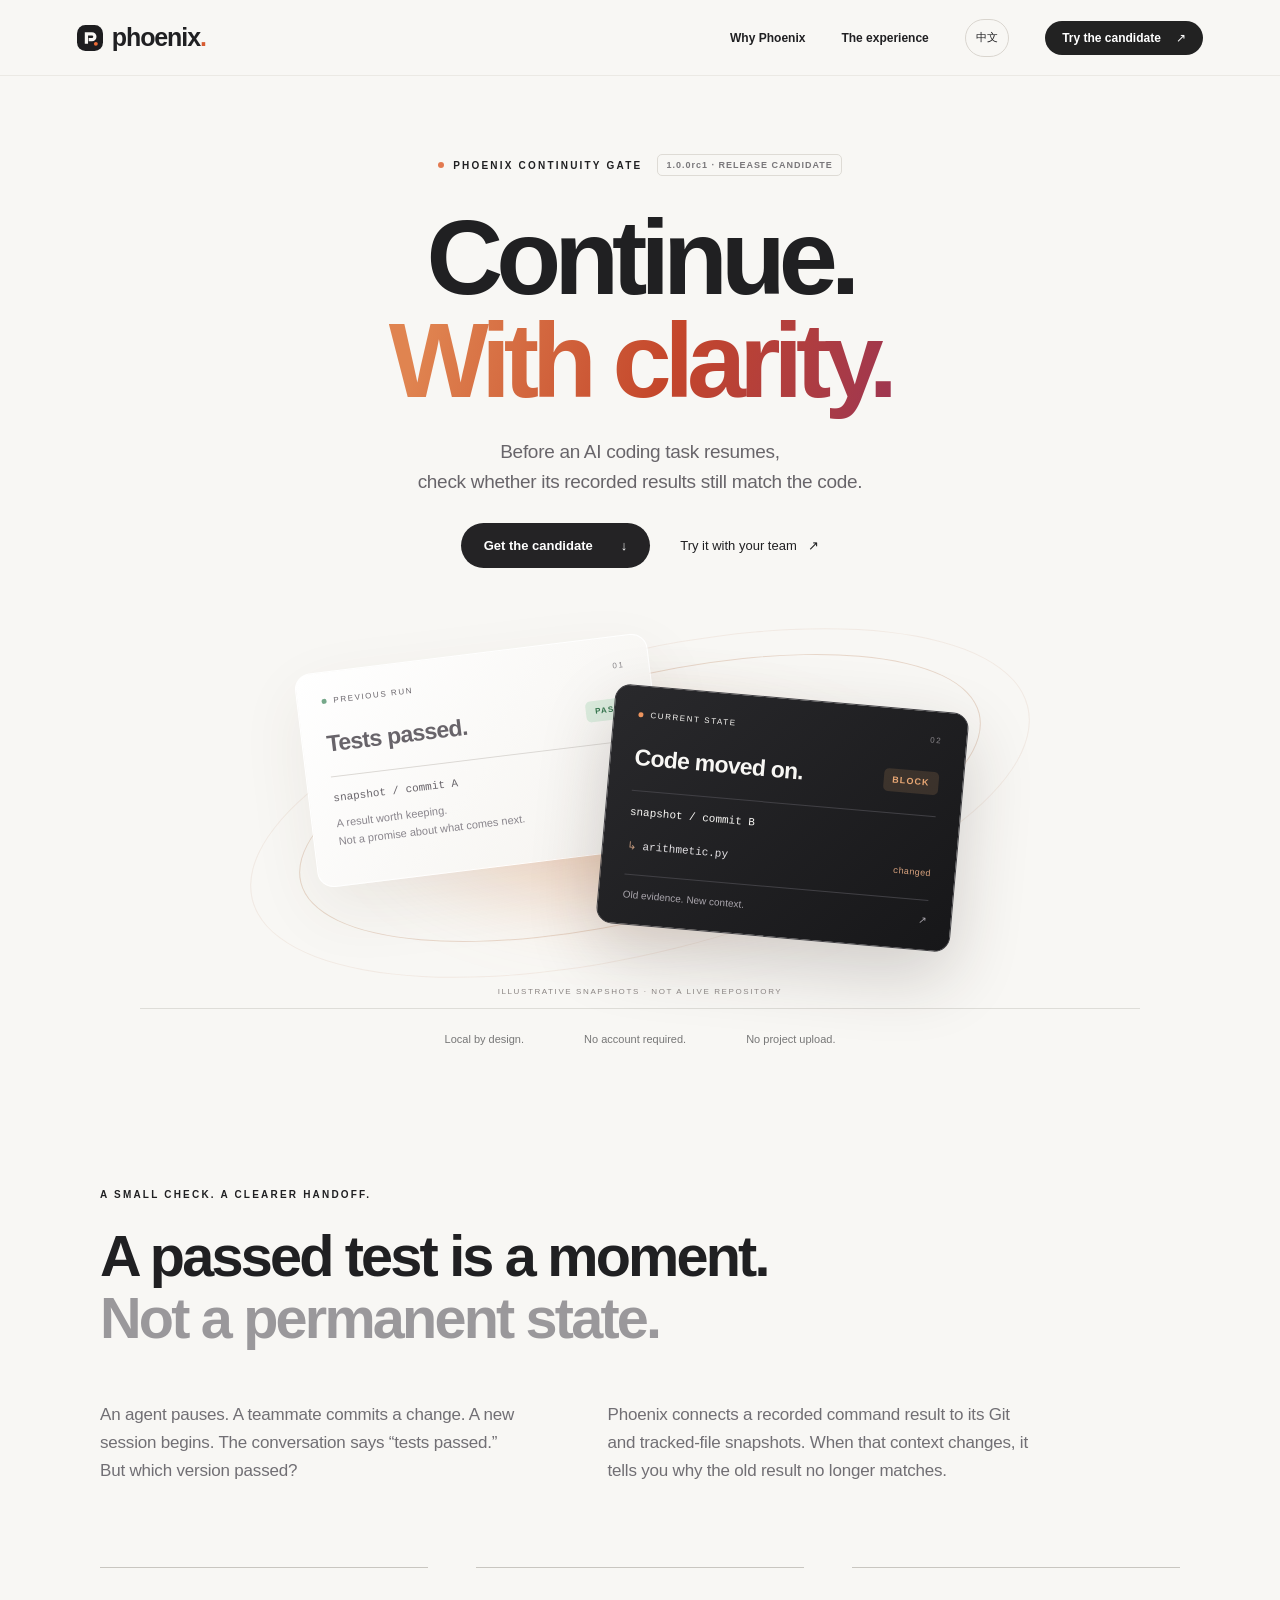
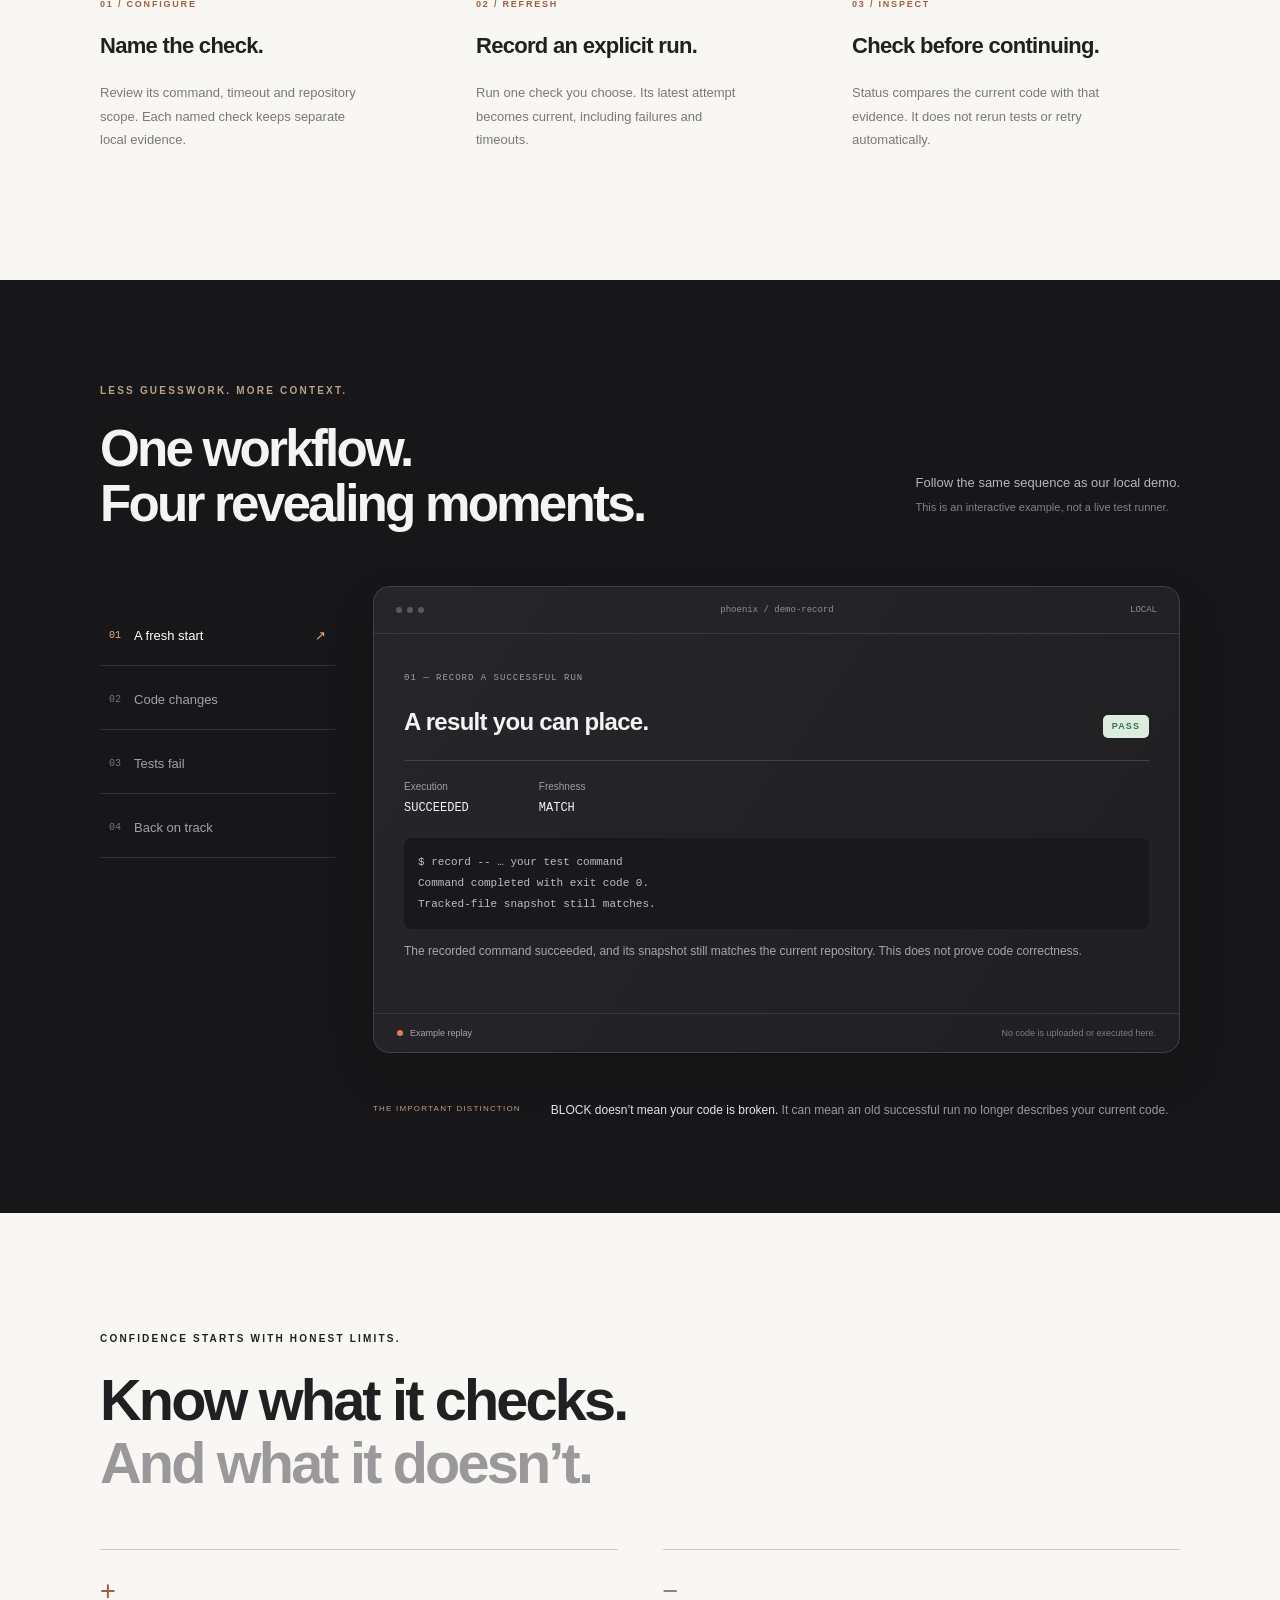
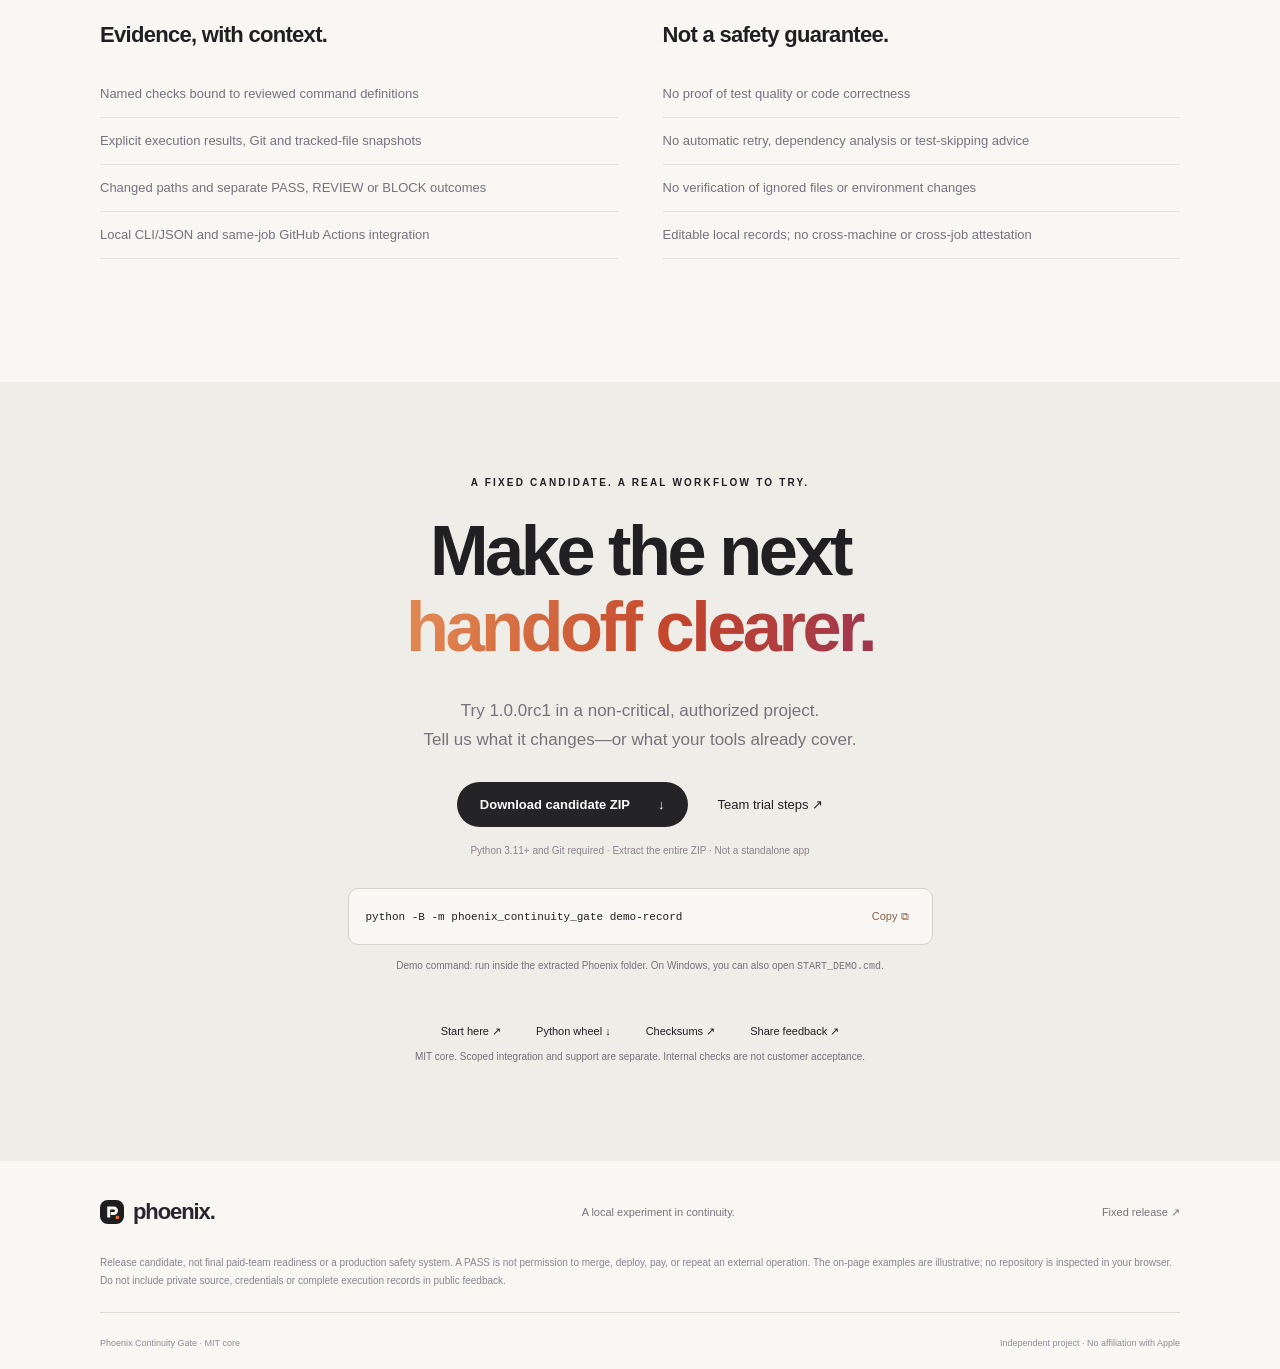
==== commit 7193bf16: "Sync bilingual site to rc1 downloads and local team trial flow" ====
--- a/docs/index.html
+++ b/docs/index.html
@@ -4,7 +4,7 @@
   <meta charset="utf-8"><meta name="viewport" content="width=device-width,initial-scale=1">
   <meta name="theme-color" content="#f8f7f4">
   <title>Phoenix — Continue with clarity.</title>
-  <meta name="description" content="Your code changed. Your old test result didn’t. Meet Phoenix Continuity Gate, an experimental local tool for coding-agent handoffs.">
+  <meta name="description" content="Phoenix 1.0.0rc1 checks whether recorded command results still match your code before an AI coding task resumes. Local named checks, explicit refresh and same-job CI integration.">
   <link rel="canonical" href="https://zhanghilbert0323-boop.github.io/phoenix-continuity-gate/">
   <link rel="alternate" hreflang="en" href="https://zhanghilbert0323-boop.github.io/phoenix-continuity-gate/">
   <link rel="alternate" hreflang="zh-CN" href="https://zhanghilbert0323-boop.github.io/phoenix-continuity-gate/zh.html">
@@ -12,15 +12,15 @@
   <link rel="stylesheet" href="styles.css"><link rel="stylesheet" href="locale.css"><script src="app.js" defer></script>
   <link rel="icon" href="mark.svg" type="image/svg+xml">
 </head>
-<body>
+<body data-release="1.0.0rc1">
 <a class="skip" href="#main">Skip to content</a>
-<header class="nav"><a class="brand" href="#" aria-label="Phoenix home"><img src="mark.svg" width="26" height="26" alt="">phoenix<span class="brand-dot">.</span></a><nav aria-label="Main navigation"><a href="#story">Why Phoenix</a><a href="#demo">The experience</a><a class="language-switch" data-language="zh" href="zh.html?lang=zh" lang="zh-CN" aria-label="切换到中文">中文</a><a class="nav-download" href="#start">Try the preview <span aria-hidden="true">↗</span></a></nav></header>
+<header class="nav"><a class="brand" href="#" aria-label="Phoenix home"><img src="mark.svg" width="26" height="26" alt="">phoenix<span class="brand-dot">.</span></a><nav aria-label="Main navigation"><a href="#story">Why Phoenix</a><a href="#demo">The experience</a><a class="language-switch" data-language="zh" href="zh.html?lang=zh" lang="zh-CN" aria-label="切换到中文">中文</a><a class="nav-download" href="#start">Try the candidate <span aria-hidden="true">↗</span></a></nav></header>
 <main id="main">
 <section class="hero">
-  <p class="eyebrow"><span class="live-dot"></span> PHOENIX CONTINUITY GATE <span class="version">v0.2.2 PREVIEW</span></p>
+  <p class="eyebrow"><span class="live-dot"></span> PHOENIX CONTINUITY GATE <span class="version">1.0.0rc1 · RELEASE CANDIDATE</span></p>
   <h1>Continue.<br><span class="gradient-text">With clarity.</span></h1>
-  <p class="hero-copy">Your code changed. Your old test result didn’t.<br>Know what still holds before your agent picks up again.</p>
-  <div class="hero-actions"><a class="button dark" href="#demo">See it in action <span aria-hidden="true">↓</span></a><a class="text-link" href="https://github.com/zhanghilbert0323-boop/phoenix-continuity-gate">Explore on GitHub <span aria-hidden="true">↗</span></a></div>
+  <p class="hero-copy">Before an AI coding task resumes,<br>check whether its recorded results still match the code.</p>
+  <div class="hero-actions"><a class="button dark" href="#start">Get the candidate <span aria-hidden="true">↓</span></a><a class="text-link" href="guide.html#team">Try it with your team <span aria-hidden="true">↗</span></a></div>
   <div class="hero-art" aria-label="Illustration: a recorded pass at commit A becomes stale after code changes to commit B">
     <div class="orbit orbit-one"></div><div class="orbit orbit-two"></div><div class="halo"></div>
     <div class="evidence-card old-card"><div class="card-top"><span class="tiny-dot"></span> PREVIOUS RUN <span>01</span></div><div class="card-heading">Tests passed.<span class="pill pass">PASS</span></div><div class="card-rule"></div><div class="mono">snapshot / commit A</div><p>A result worth keeping.<br>Not a promise about what comes next.</p></div>
@@ -33,7 +33,7 @@
   <p class="eyebrow">A SMALL CHECK. A CLEARER HANDOFF.</p>
   <h2>A passed test is a moment.<br><span class="muted">Not a permanent state.</span></h2>
   <div class="story-row"><p>An agent pauses. A teammate commits a change. A new session begins. The conversation says “tests passed.” But which version passed?</p><p>Phoenix connects a recorded command result to its Git and tracked-file snapshots. When that context changes, it tells you why the old result no longer matches.</p></div>
-  <div class="timeline"><div><span class="timeline-num">01 / RECORD</span><h3>Keep the result.</h3><p>Run a command you explicitly choose. Save its exit result and file fingerprints locally.</p></div><div><span class="timeline-num">02 / COMPARE</span><h3>Check the context.</h3><p>Inspect the record against the repository you’re returning to. No stored command is run.</p></div><div><span class="timeline-num">03 / UNDERSTAND</span><h3>See what changed.</h3><p>Read the changed paths and the reason for PASS, REVIEW or BLOCK.</p></div></div>
+  <div class="timeline"><div><span class="timeline-num">01 / CONFIGURE</span><h3>Name the check.</h3><p>Review its command, timeout and repository scope. Each named check keeps separate local evidence.</p></div><div><span class="timeline-num">02 / REFRESH</span><h3>Record an explicit run.</h3><p>Run one check you choose. Its latest attempt becomes current, including failures and timeouts.</p></div><div><span class="timeline-num">03 / INSPECT</span><h3>Check before continuing.</h3><p>Status compares the current code with that evidence. It does not rerun tests or retry automatically.</p></div></div>
 </section>
 <section id="demo" class="demo-section">
   <div class="section-wrap"><div class="demo-heading"><div><p class="eyebrow">LESS GUESSWORK. MORE CONTEXT.</p><h2>One workflow.<br>Four revealing moments.</h2></div><p>Follow the same sequence as our local demo.<br><span>This is an interactive example, not a live test runner.</span></p></div>
@@ -44,9 +44,9 @@
 Tracked-file snapshot still matches.</pre><p id="demo-explanation">The recorded command succeeded, and its snapshot still matches the current repository. This does not prove code correctness.</p></div><div class="screen-footer"><span class="live-dot"></span> Example replay <span>No code is uploaded or executed here.</span></div></div>
   </div><div class="demo-note"><span>THE IMPORTANT DISTINCTION</span><p><strong>BLOCK doesn’t mean your code is broken.</strong> It can mean an old successful run no longer describes your current code.</p></div></div>
 </section>
-<section class="boundaries section-wrap" id="scope"><p class="eyebrow">CONFIDENCE STARTS WITH HONEST LIMITS.</p><h2>Know what it checks.<br><span class="muted">And what it doesn’t.</span></h2><div class="boundary-grid"><article><span class="boundary-sign">+</span><h3>Evidence, with context.</h3><ul><li>Explicit command execution and exit result</li><li>Git HEAD and tracked-file fingerprints</li><li>Changed paths and working-tree state</li><li>Local records you keep under your control</li></ul></article><article><span class="boundary-sign neutral">−</span><h3>Not a safety guarantee.</h3><ul><li>No proof of test quality or code correctness</li><li>No dependency analysis or test-skipping advice</li><li>No verification of ignored files or environment changes</li><li>Editable JSON records, not tamper-proof attestations</li></ul></article></div></section>
-<section id="start" class="start-section"><div class="section-wrap"><p class="eyebrow">SMALL TOOL. REAL QUESTIONS.</p><h2>Make the next<br><span class="gradient-text">handoff clearer.</span></h2><p class="start-copy">Try the experimental preview. Tell us where it helps.<br>And just as importantly, where it doesn’t.</p><a class="button dark" href="downloads/phoenix-continuity-gate-v0.2.2-preview.zip">Download v0.2.2 <span aria-hidden="true">↓</span></a><p class="requirements">Python 3.11+ and Git required · Extract the entire ZIP</p><div class="command-box"><span class="mono" id="command">python -B -m phoenix_continuity_gate demo-record</span><button id="copy-command" aria-label="Copy demo command">Copy <span aria-hidden="true">⧉</span></button></div><p class="command-context">Run inside the extracted Phoenix folder. On Windows, you can also open <code>START_DEMO.cmd</code>.</p><span id="copy-status" role="status"></span><div class="resource-links"><a href="https://github.com/zhanghilbert0323-boop/phoenix-continuity-gate/blob/v0.2.2-preview/TRIAL.md">Read the trial guide ↗</a><a href="https://github.com/zhanghilbert0323-boop/phoenix-continuity-gate/blob/v0.2.2-preview/QUICKSTART.zh-CN.md">中文入门 ↗</a><a href="https://github.com/zhanghilbert0323-boop/phoenix-continuity-gate/issues/new?template=trial-feedback.md">Share honest feedback ↗</a></div></div></section>
+<section class="boundaries section-wrap" id="scope"><p class="eyebrow">CONFIDENCE STARTS WITH HONEST LIMITS.</p><h2>Know what it checks.<br><span class="muted">And what it doesn’t.</span></h2><div class="boundary-grid"><article><span class="boundary-sign">+</span><h3>Evidence, with context.</h3><ul><li>Named checks bound to reviewed command definitions</li><li>Explicit execution results, Git and tracked-file snapshots</li><li>Changed paths and separate PASS, REVIEW or BLOCK outcomes</li><li>Local CLI/JSON and same-job GitHub Actions integration</li></ul></article><article><span class="boundary-sign neutral">−</span><h3>Not a safety guarantee.</h3><ul><li>No proof of test quality or code correctness</li><li>No automatic retry, dependency analysis or test-skipping advice</li><li>No verification of ignored files or environment changes</li><li>Editable local records; no cross-machine or cross-job attestation</li></ul></article></div></section>
+<section id="start" class="start-section"><div class="section-wrap"><p class="eyebrow">A FIXED CANDIDATE. A REAL WORKFLOW TO TRY.</p><h2>Make the next<br><span class="gradient-text">handoff clearer.</span></h2><p class="start-copy">Try 1.0.0rc1 in a non-critical, authorized project.<br>Tell us what it changes—or what your tools already cover.</p><div class="hero-actions"><a class="button dark" href="downloads/phoenix-continuity-gate-1.0.0rc1.zip">Download candidate ZIP <span aria-hidden="true">↓</span></a><a class="text-link" href="guide.html#team">Team trial steps ↗</a></div><p class="requirements">Python 3.11+ and Git required · Extract the entire ZIP · Not a standalone app</p><div class="command-box"><span class="mono" id="command">python -B -m phoenix_continuity_gate demo-record</span><button id="copy-command" aria-label="Copy demo command">Copy <span aria-hidden="true">⧉</span></button></div><p class="command-context">Demo command: run inside the extracted Phoenix folder. On Windows, you can also open <code>START_DEMO.cmd</code>.</p><span id="copy-status" role="status"></span><div class="resource-links"><a href="guide.html">Start here ↗</a><a href="downloads/phoenix_continuity_gate-1.0.0rc1-py3-none-any.whl">Python wheel ↓</a><a href="downloads/SHA256SUMS.txt">Checksums ↗</a><a href="guide.html#feedback">Share feedback ↗</a></div><p class="command-context">MIT core. Scoped integration and support are separate. Internal checks are not customer acceptance.</p></div></section>
 </main>
-<footer class="section-wrap"><div class="footer-top"><a class="brand" href="#"><img src="mark.svg" width="24" height="24" alt="">phoenix.</a><p>A small experiment in continuity.</p><a href="https://github.com/zhanghilbert0323-boop/phoenix-continuity-gate">GitHub ↗</a></div><p class="fineprint">Experimental preview. Not a production safety system. A PASS is not permission to merge, deploy, pay, or repeat an external operation. The on-page examples are illustrative; no repository is inspected in your browser. Do not include private source, credentials or complete execution records in public feedback.</p><div class="footer-bottom"><span>Phoenix Continuity Gate</span><span>Independent project · No affiliation with Apple</span></div></footer>
+<footer class="section-wrap"><div class="footer-top"><a class="brand" href="#"><img src="mark.svg" width="24" height="24" alt="">phoenix.</a><p>A local experiment in continuity.</p><a href="https://github.com/zhanghilbert0323-boop/phoenix-continuity-gate/releases/tag/v1.0.0-rc1">Fixed release ↗</a></div><p class="fineprint">Release candidate, not final paid-team readiness or a production safety system. A PASS is not permission to merge, deploy, pay, or repeat an external operation. The on-page examples are illustrative; no repository is inspected in your browser. Do not include private source, credentials or complete execution records in public feedback.</p><div class="footer-bottom"><span>Phoenix Continuity Gate · MIT core</span><span>Independent project · No affiliation with Apple</span></div></footer>
 </body></html>
 
--- a/docs/locale.css
+++ b/docs/locale.css
@@ -1,3 +1,5 @@
+.hero-actions{flex-wrap:wrap}
+.guide-step .button{max-width:100%;white-space:normal}
 .nav nav>a.language-switch{display:inline-flex;align-items:center;justify-content:center;min-height:38px;min-width:38px;border:1px solid #d9d5ce;border-radius:20px;font-size:11px;letter-spacing:.2px;padding:0 10px}
 html[lang="zh-CN"] body{font-family:-apple-system,BlinkMacSystemFont,"Segoe UI","PingFang SC","Microsoft YaHei",sans-serif}
 html[lang="zh-CN"] h1{font-size:clamp(42px,6.4vw,88px);line-height:1.15;letter-spacing:-3px}
